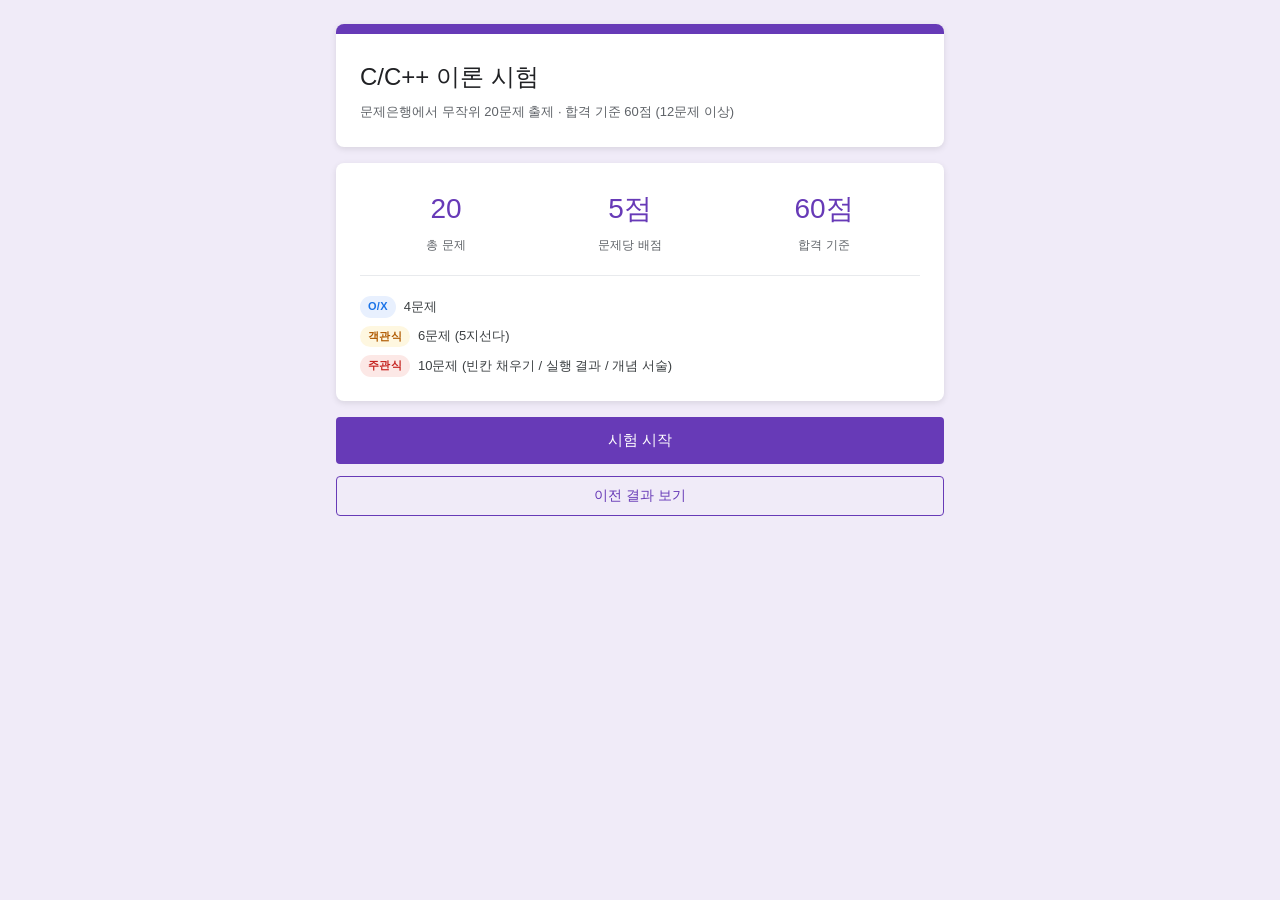
==== index.html @ eba36591 "Initial commit: C/C++ 이론 시험 웹사이트 - 문제은행 기반 20문제 자동 출제 (O/X 4 + 객관식 6 + 주관식 10) - Google Forms 스타일 UI" ====
<!DOCTYPE html>
<html lang="ko">
<head>
  <meta charset="UTF-8">
  <meta name="viewport" content="width=device-width, initial-scale=1.0">
  <title>C/C++ 이론 시험</title>
  <link rel="stylesheet" href="style.css">
</head>
<body data-page="index">
  <div class="container">

    <div class="header-card">
      <h1>C/C++ 이론 시험</h1>
      <p class="header-desc">문제은행에서 무작위 20문제 출제 · 합격 기준 60점 (12문제 이상)</p>
    </div>

    <div class="card info-card">
      <div class="info-row">
        <div class="info-item">
          <div class="info-num">20</div>
          <div class="info-lbl">총 문제</div>
        </div>
        <div class="info-item">
          <div class="info-num">5점</div>
          <div class="info-lbl">문제당 배점</div>
        </div>
        <div class="info-item">
          <div class="info-num">60점</div>
          <div class="info-lbl">합격 기준</div>
        </div>
      </div>
      <div class="type-breakdown">
        <div class="type-row">
          <span class="type-badge type-ox">O/X</span>
          4문제
        </div>
        <div class="type-row">
          <span class="type-badge type-multiple">객관식</span>
          6문제 (5지선다)
        </div>
        <div class="type-row">
          <span class="type-badge type-subjective">주관식</span>
          10문제 (빈칸 채우기 / 실행 결과 / 개념 서술)
        </div>
      </div>
    </div>

    <div id="error-msg" class="error-msg" style="display:none"></div>

    <div class="action-row">
      <button class="btn-primary btn-large" id="btn-start">시험 시작</button>
      <button class="btn-secondary" id="btn-view-results">이전 결과 보기</button>
    </div>

  </div>
  <script src="app.js"></script>
</body>
</html>
---- style.css ----
/* ============================================================
   Google Forms 스타일 · C/C++ 이론 시험
   ============================================================ */

*, *::before, *::after {
  box-sizing: border-box;
  margin: 0;
  padding: 0;
}

body {
  font-family: 'Google Sans', Roboto, 'Noto Sans KR', Arial, sans-serif;
  background: #F0EBF8;
  color: #202124;
  min-height: 100vh;
  font-size: 14px;
  line-height: 1.6;
}

/* ── Layout ── */
.container {
  max-width: 640px;
  margin: 0 auto;
  padding: 24px 16px 60px;
}

/* ── Cards ── */
.card {
  background: #fff;
  border-radius: 8px;
  box-shadow: 0 2px 6px rgba(0,0,0,0.1);
  padding: 24px;
  margin-bottom: 16px;
}

.header-card {
  background: #fff;
  border-radius: 8px;
  border-top: 10px solid #673AB7;
  box-shadow: 0 2px 6px rgba(0,0,0,0.1);
  padding: 24px;
  margin-bottom: 16px;
}

.header-card h1 {
  font-size: 24px;
  font-weight: 400;
  color: #202124;
  margin-bottom: 6px;
}

.header-desc {
  font-size: 13px;
  color: #5F6368;
}

/* ── Type badges ── */
.type-badge {
  display: inline-block;
  padding: 2px 8px;
  border-radius: 12px;
  font-size: 11px;
  font-weight: 600;
  letter-spacing: 0.3px;
}
.type-ox         { background: #E8F0FE; color: #1A73E8; }
.type-multiple   { background: #FEF7E0; color: #B05A00; }
.type-subjective { background: #FCE8E6; color: #C5221F; }

/* ── Buttons ── */
.btn-primary {
  background: #673AB7;
  color: #fff;
  border: none;
  padding: 10px 24px;
  border-radius: 4px;
  cursor: pointer;
  font-size: 14px;
  font-weight: 500;
  transition: background 0.15s;
  font-family: inherit;
}
.btn-primary:hover:not(:disabled) { background: #512DA8; }
.btn-primary:disabled {
  background: #C5CAE9;
  color: #9FA8DA;
  cursor: not-allowed;
}

.btn-secondary {
  background: transparent;
  color: #673AB7;
  border: 1px solid #673AB7;
  padding: 10px 24px;
  border-radius: 4px;
  cursor: pointer;
  font-size: 14px;
  font-weight: 500;
  transition: background 0.15s;
  font-family: inherit;
}
.btn-secondary:hover:not(:disabled) { background: #EDE7F6; }
.btn-secondary:disabled {
  color: #BDBDBD;
  border-color: #BDBDBD;
  cursor: not-allowed;
}

.btn-text {
  background: transparent;
  color: #673AB7;
  border: none;
  padding: 6px 10px;
  cursor: pointer;
  font-size: 13px;
  font-weight: 500;
  font-family: inherit;
  border-radius: 4px;
  transition: background 0.15s;
}
.btn-text:hover { background: #EDE7F6; }

.btn-large { padding: 14px 40px; font-size: 15px; }

/* ── Override buttons ── */
.btn-override {
  padding: 7px 18px;
  border-radius: 4px;
  cursor: pointer;
  font-size: 13px;
  font-weight: 500;
  font-family: inherit;
  border: 1.5px solid;
  background: #fff;
  transition: all 0.15s;
}
.btn-correct {
  color: #1E8E3E;
  border-color: #1E8E3E;
}
.btn-correct:hover { background: #E6F4EA; }
.btn-correct.active {
  background: #1E8E3E;
  color: #fff;
}
.btn-wrong {
  color: #D93025;
  border-color: #D93025;
}
.btn-wrong:hover { background: #FCE8E6; }
.btn-wrong.active {
  background: #D93025;
  color: #fff;
}

/* ── INDEX page ── */
.info-card .info-row {
  display: flex;
  justify-content: space-around;
  text-align: center;
  margin-bottom: 20px;
  padding-bottom: 20px;
  border-bottom: 1px solid #E8EAED;
}
.info-num {
  font-size: 28px;
  font-weight: 300;
  color: #673AB7;
}
.info-lbl {
  font-size: 12px;
  color: #5F6368;
  margin-top: 4px;
}
.type-breakdown { display: flex; flex-direction: column; gap: 8px; }
.type-row {
  display: flex;
  align-items: center;
  gap: 8px;
  font-size: 13px;
  color: #3C4043;
}
.error-msg {
  background: #FCE8E6;
  color: #C5221F;
  border-radius: 4px;
  padding: 12px 16px;
  font-size: 13px;
  margin-bottom: 16px;
}
.action-row {
  display: flex;
  flex-direction: column;
  gap: 12px;
  align-items: stretch;
}
.action-row .btn-primary,
.action-row .btn-secondary { text-align: center; width: 100%; }

/* ── EXAM page: progress bar (fixed top) ── */
.progress-bar-wrap {
  position: fixed;
  top: 0; left: 0; right: 0;
  height: 4px;
  background: #E8EAF6;
  z-index: 100;
}
.progress-fill {
  height: 100%;
  background: #673AB7;
  transition: width 0.3s ease;
  width: 0%;
}

.exam-header {
  display: flex;
  justify-content: space-between;
  align-items: center;
  margin-bottom: 16px;
  margin-top: 8px;
}
.exam-title {
  font-size: 14px;
  font-weight: 500;
  color: #5F6368;
}
.progress-text {
  font-size: 13px;
  color: #673AB7;
  font-weight: 600;
}

/* ── Question card ── */
.question-card { padding: 24px; }

.q-meta {
  display: flex;
  align-items: center;
  gap: 8px;
  margin-bottom: 12px;
  flex-wrap: wrap;
}
.q-num {
  font-size: 12px;
  font-weight: 600;
  color: #5F6368;
}
.required-note {
  font-size: 11px;
  color: #D93025;
  margin-left: auto;
}

.q-text {
  font-size: 15px;
  font-weight: 500;
  color: #202124;
  line-height: 1.6;
  margin-bottom: 16px;
  white-space: pre-wrap;
}

.code-block {
  background: #F8F9FA;
  border: 1px solid #E8EAED;
  border-radius: 4px;
  padding: 14px 16px;
  font-family: 'Courier New', 'D2Coding', Consolas, monospace;
  font-size: 13px;
  line-height: 1.7;
  white-space: pre;
  overflow-x: auto;
  margin-bottom: 16px;
  color: #202124;
}

/* ── Answer input ── */
.options-list { display: flex; flex-direction: column; gap: 4px; }

.option-item {
  display: flex;
  align-items: center;
  padding: 11px 14px;
  border-radius: 4px;
  cursor: pointer;
  border: 1px solid transparent;
  transition: background 0.12s, border-color 0.12s;
  user-select: none;
}
.option-item:hover { background: #F5F5F5; }
.option-item.selected {
  background: #EDE7F6;
  border-color: #673AB7;
}

.option-radio-dot {
  width: 18px;
  height: 18px;
  border: 2px solid #9E9E9E;
  border-radius: 50%;
  margin-right: 12px;
  flex-shrink: 0;
  display: flex;
  align-items: center;
  justify-content: center;
  transition: border-color 0.12s;
}
.option-item.selected .option-radio-dot { border-color: #673AB7; }
.option-item.selected .option-radio-dot::after {
  content: '';
  width: 8px;
  height: 8px;
  background: #673AB7;
  border-radius: 50%;
}
.option-text { font-size: 14px; color: #202124; }

.subtype-badge {
  display: inline-block;
  font-size: 11px;
  color: #C5221F;
  background: #FCE8E6;
  padding: 2px 8px;
  border-radius: 10px;
  margin-bottom: 10px;
}

.subjective-area {
  width: 100%;
  border: none;
  border-bottom: 2px solid #DADCE0;
  outline: none;
  font-size: 14px;
  padding: 8px 2px;
  resize: vertical;
  min-height: 80px;
  background: transparent;
  font-family: inherit;
  color: #202124;
  transition: border-color 0.2s;
  line-height: 1.6;
}
.subjective-area:focus { border-bottom-color: #673AB7; }

/* ── Answer reveal ── */
.answer-toggle-row {
  margin-top: 16px;
  padding-top: 12px;
  border-top: 1px solid #F1F3F4;
}

.answer-section {
  display: none;
  background: #F8F5FF;
  border-radius: 4px;
  padding: 14px 16px;
  margin-top: 10px;
}
.answer-section.visible { display: block; }

.answer-label {
  font-size: 11px;
  font-weight: 600;
  color: #673AB7;
  text-transform: uppercase;
  letter-spacing: 0.5px;
  margin-bottom: 6px;
}
.answer-value {
  font-size: 14px;
  font-weight: 500;
  color: #202124;
}
.explanation {
  font-size: 12px;
  color: #5F6368;
  margin-top: 8px;
  line-height: 1.5;
}

/* ── Override row ── */
.override-row {
  display: flex;
  align-items: center;
  gap: 8px;
  margin-top: 16px;
  flex-wrap: wrap;
}
.override-label {
  font-size: 12px;
  color: #5F6368;
  font-weight: 500;
  margin-right: 4px;
}

/* ── Navigation row ── */
.nav-row {
  display: flex;
  justify-content: space-between;
  align-items: center;
  margin-top: 20px;
  padding-top: 16px;
  border-top: 1px solid #F1F3F4;
}

/* ── RESULT page ── */
.score-card { text-align: center; }

.score-center {
  padding: 20px 0;
  border-bottom: 1px solid #E8EAED;
  margin-bottom: 20px;
}
.score-big {
  font-size: 64px;
  font-weight: 300;
  color: #202124;
  line-height: 1.1;
}
.score-denom {
  font-size: 18px;
  color: #5F6368;
  margin-bottom: 12px;
}
.pass-chip {
  display: inline-block;
  padding: 5px 22px;
  border-radius: 20px;
  font-size: 18px;
  font-weight: 700;
  letter-spacing: 1px;
  margin-bottom: 8px;
}
.pass  { background: #E6F4EA; color: #137333; }
.fail  { background: #FCE8E6; color: #C5221F; }
.pass-criteria { font-size: 12px; color: #5F6368; }

.score-breakdown {
  display: flex;
  flex-direction: column;
  gap: 10px;
  margin-bottom: 20px;
  text-align: left;
}
.score-row {
  display: flex;
  justify-content: space-between;
  align-items: center;
  font-size: 13px;
  color: #3C4043;
  padding: 6px 4px;
  border-bottom: 1px solid #F1F3F4;
}
.score-row:last-child { border-bottom: none; }
.total-row { font-weight: 600; font-size: 14px; }
.score-lbl { color: #5F6368; }

.result-action-row {
  display: flex;
  gap: 10px;
  justify-content: center;
  flex-wrap: wrap;
}

.section-title {
  font-size: 16px;
  font-weight: 500;
  color: #202124;
  margin-bottom: 16px;
  padding-bottom: 10px;
  border-bottom: 1px solid #E8EAED;
}

/* ── Result items ── */
.result-item {
  padding: 16px 0;
  border-bottom: 1px solid #F1F3F4;
}
.result-item:last-child { border-bottom: none; }

.result-status-row {
  display: flex;
  align-items: center;
  gap: 8px;
  margin-bottom: 8px;
  flex-wrap: wrap;
}
.result-num {
  font-size: 13px;
  font-weight: 600;
  color: #5F6368;
}
.result-status {
  font-size: 12px;
  font-weight: 600;
}
.status-correct          { color: #137333; }
.status-wrong            { color: #C5221F; }
.status-override-correct { color: #B06000; }
.status-override-wrong   { color: #B06000; }

.result-q-text {
  font-size: 14px;
  color: #202124;
  margin-bottom: 8px;
  line-height: 1.5;
}

.result-ans-row {
  display: flex;
  align-items: center;
  gap: 6px;
  flex-wrap: wrap;
  font-size: 13px;
  color: #3C4043;
  margin-top: 6px;
}
.ans-label { color: #5F6368; font-size: 11px; font-weight: 600; }
.ans-val { color: #202124; }
.correct-ans { color: #137333; font-weight: 500; }
.ans-sep { color: #DADCE0; }

/* ── Previous result file viewer ── */
.file-hint {
  font-size: 13px;
  color: #5F6368;
  margin-bottom: 14px;
}
.file-view {
  margin-top: 16px;
  background: #F8F9FA;
  border: 1px solid #E8EAED;
  border-radius: 4px;
  padding: 16px;
  font-family: 'Courier New', Consolas, monospace;
  font-size: 12px;
  line-height: 1.7;
  white-space: pre-wrap;
  word-break: break-all;
  color: #202124;
  max-height: 500px;
  overflow-y: auto;
}

/* ── Chapter summary ── */
.chapter-row {
  display: flex;
  justify-content: space-between;
  align-items: center;
  padding: 10px 6px;
  border-bottom: 1px solid #F1F3F4;
  gap: 8px;
  flex-wrap: wrap;
}
.chapter-row:last-child { border-bottom: none; }
.ch-ok-row  { background: transparent; }
.ch-bad-row { background: #FFF8F8; border-radius: 4px; }

.ch-name {
  font-size: 13px;
  font-weight: 500;
  color: #202124;
  flex: 1;
  min-width: 0;
}
.ch-stat {
  display: flex;
  align-items: center;
  gap: 8px;
  flex-shrink: 0;
}
.ch-correct-tag {
  font-size: 12px;
  color: #137333;
  font-weight: 500;
}
.ch-wrong-tag {
  font-size: 12px;
  color: #C5221F;
  font-weight: 600;
  background: #FCE8E6;
  padding: 2px 8px;
  border-radius: 10px;
}
.ch-count {
  font-size: 12px;
  color: #5F6368;
}

/* ── History section ── */
.history-item {
  border-bottom: 1px solid #F1F3F4;
  padding: 12px 0;
}
.history-item:last-child { border-bottom: none; }

.history-meta {
  display: flex;
  align-items: center;
  gap: 8px;
  flex-wrap: wrap;
}
.history-round {
  font-size: 13px;
  font-weight: 600;
  color: #202124;
  min-width: 36px;
}
.pass-chip-sm {
  display: inline-block;
  padding: 1px 10px;
  border-radius: 10px;
  font-size: 11px;
  font-weight: 700;
  letter-spacing: 0.5px;
}
.history-score {
  font-size: 13px;
  color: #3C4043;
  font-weight: 500;
}
.history-correct {
  font-size: 12px;
  color: #5F6368;
}
.history-date {
  font-size: 11px;
  color: #9AA0A6;
  margin-left: auto;
}
.history-detail {
  margin-top: 10px;
  max-height: 400px;
  overflow-y: auto;
}

/* ── No exam data message ── */
#no-data-msg { text-align: center; padding: 40px 24px; }

/* ── Responsive ── */
@media (max-width: 480px) {
  .container { padding: 16px 12px 60px; }
  .score-big { font-size: 48px; }
  .nav-row { gap: 8px; }
  .btn-primary, .btn-secondary { padding: 10px 16px; font-size: 13px; }
}
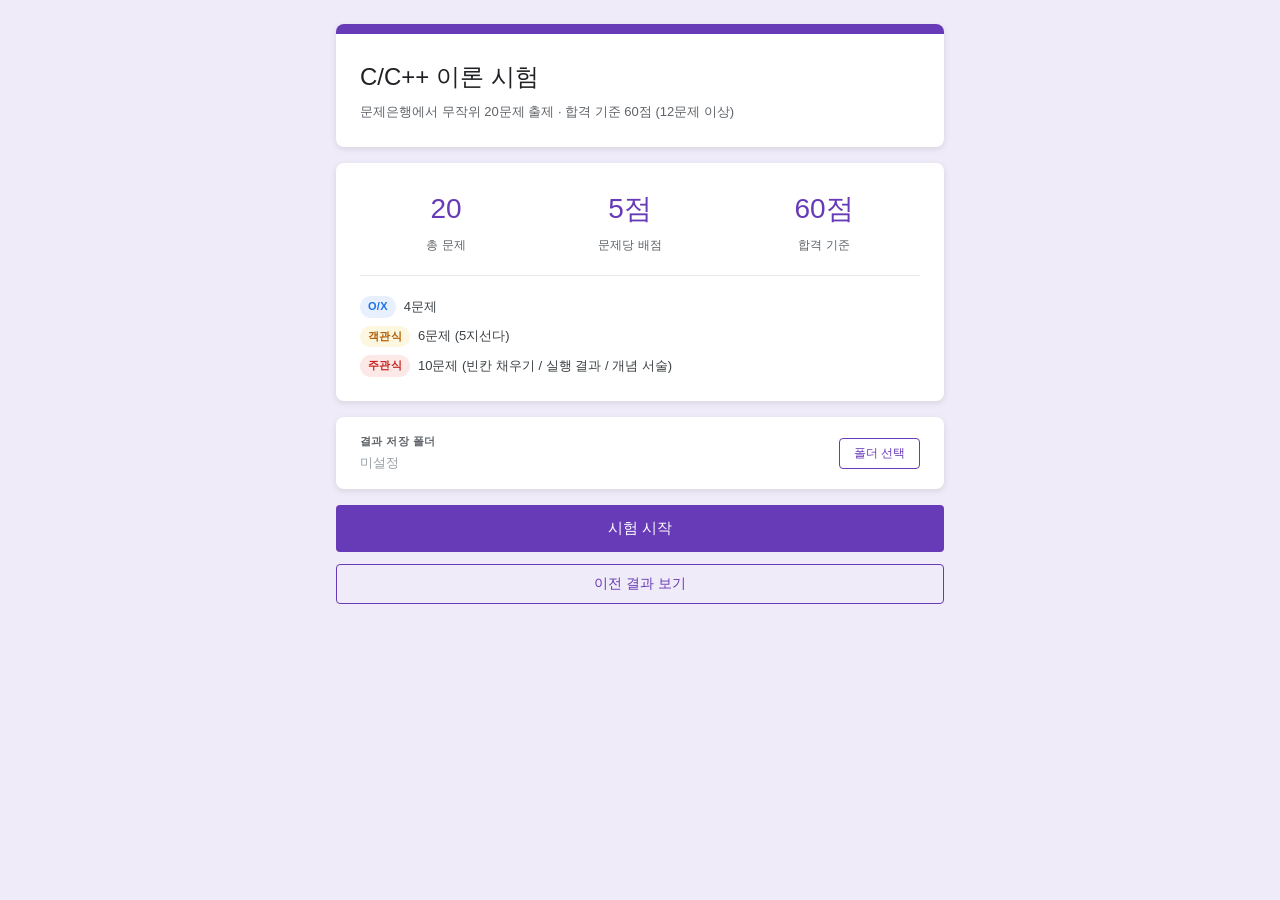
==== commit d8c4f36c: "feat: 결과 파일 자동저장, 문제 수정, 메모(댓글형) 기능 추가 - File System Access API로 results/ 폴더에 .txt 자동 저장 (IndexedDB로" ====
--- a/index.html
+++ b/index.html
@@ -45,6 +45,17 @@
       </div>
     </div>
 
+    <!-- 결과 저장 폴더 설정 -->
+    <div class="card folder-card">
+      <div class="folder-row">
+        <div class="folder-info">
+          <span class="folder-label">결과 저장 폴더</span>
+          <span class="folder-name" id="folder-name">미설정</span>
+        </div>
+        <button class="btn-secondary btn-sm" id="btn-set-folder">폴더 선택</button>
+      </div>
+    </div>
+
     <div id="error-msg" class="error-msg" style="display:none"></div>
 
     <div class="action-row">
--- a/style.css
+++ b/style.css
@@ -188,6 +188,56 @@
   font-size: 13px;
   margin-bottom: 16px;
 }
+/* ── Folder selector card ── */
+.folder-card { padding: 16px 24px; }
+.folder-row {
+  display: flex;
+  align-items: center;
+  justify-content: space-between;
+  gap: 12px;
+}
+.folder-info {
+  display: flex;
+  flex-direction: column;
+  gap: 2px;
+  min-width: 0;
+}
+.folder-label {
+  font-size: 11px;
+  font-weight: 600;
+  color: #5F6368;
+  text-transform: uppercase;
+  letter-spacing: 0.4px;
+}
+.folder-name {
+  font-size: 13px;
+  font-weight: 500;
+  overflow: hidden;
+  text-overflow: ellipsis;
+  white-space: nowrap;
+}
+.folder-name.set     { color: #137333; }
+.folder-name.not-set { color: #9AA0A6; }
+
+.btn-sm {
+  padding: 6px 14px;
+  font-size: 12px;
+  white-space: nowrap;
+  flex-shrink: 0;
+}
+
+/* ── Save status (result page) ── */
+.save-status {
+  margin-top: 12px;
+  padding: 10px 14px;
+  border-radius: 4px;
+  font-size: 12px;
+  line-height: 1.5;
+  text-align: center;
+}
+.save-ok   { background: #E6F4EA; color: #137333; }
+.save-warn { background: #FEF7E0; color: #B05A00; }
+
 .action-row {
   display: flex;
   flex-direction: column;
@@ -342,6 +392,154 @@
 }
 .subjective-area:focus { border-bottom-color: #673AB7; }
 
+/* ── Question text + inline edit ── */
+.q-text-wrap {
+  display: flex;
+  align-items: flex-start;
+  gap: 8px;
+  margin-bottom: 16px;
+}
+.q-text-wrap .q-text {
+  flex: 1;
+  margin-bottom: 0;
+}
+.btn-edit-q {
+  flex-shrink: 0;
+  font-size: 11px;
+  padding: 3px 8px;
+  color: #BDBDBD;
+  border-radius: 4px;
+  margin-top: 3px;
+  transition: color 0.15s, background 0.15s;
+}
+.btn-edit-q:hover { color: #673AB7; background: #EDE7F6; }
+
+.q-edit-wrap {
+  margin-bottom: 16px;
+  background: #FAFAFE;
+  border: 1.5px solid #C5CAE9;
+  border-radius: 6px;
+  padding: 12px;
+}
+.q-edit-area {
+  width: 100%;
+  border: none;
+  border-bottom: 2px solid #C5CAE9;
+  outline: none;
+  font-size: 14px;
+  font-family: inherit;
+  color: #202124;
+  line-height: 1.6;
+  resize: vertical;
+  min-height: 80px;
+  background: transparent;
+  transition: border-color 0.2s;
+}
+.q-edit-area:focus { border-bottom-color: #673AB7; }
+.q-edit-actions {
+  display: flex;
+  gap: 8px;
+  margin-top: 10px;
+  justify-content: flex-end;
+}
+
+/* ── Note (comment) section inside answer reveal ── */
+.note-section {
+  margin-top: 16px;
+  padding-top: 14px;
+  border-top: 1px dashed #D7CBF5;
+}
+.note-section-header {
+  display: flex;
+  align-items: center;
+  gap: 8px;
+  margin-bottom: 10px;
+}
+.note-label {
+  font-size: 11px;
+  font-weight: 700;
+  color: #673AB7;
+  text-transform: uppercase;
+  letter-spacing: 0.5px;
+}
+.note-count {
+  font-size: 11px;
+  background: #EDE7F6;
+  color: #673AB7;
+  padding: 1px 7px;
+  border-radius: 10px;
+  font-weight: 600;
+}
+
+/* Note list */
+.note-list { display: flex; flex-direction: column; gap: 8px; margin-bottom: 12px; }
+
+.note-empty {
+  font-size: 12px;
+  color: #BDBDBD;
+  padding: 6px 0;
+}
+
+.note-item {
+  background: #F8F5FF;
+  border: 1px solid #E8DEF8;
+  border-radius: 6px;
+  padding: 10px 12px;
+}
+.note-item-text {
+  font-size: 13px;
+  color: #202124;
+  line-height: 1.6;
+  white-space: pre-wrap;
+  word-break: break-word;
+  margin-bottom: 6px;
+}
+.note-item-footer {
+  display: flex;
+  align-items: center;
+  justify-content: space-between;
+}
+.note-item-date {
+  font-size: 11px;
+  color: #9AA0A6;
+}
+.note-delete-btn {
+  font-size: 11px;
+  color: #D93025;
+  padding: 2px 6px;
+}
+.note-delete-btn:hover { background: #FCE8E6; color: #C5221F; }
+
+/* Note compose */
+.note-compose {
+  background: #fff;
+  border: 1.5px solid #E8EAED;
+  border-radius: 6px;
+  padding: 10px 12px;
+  transition: border-color 0.2s;
+}
+.note-compose:focus-within { border-color: #673AB7; box-shadow: 0 0 0 2px #EDE7F6; }
+.note-area {
+  width: 100%;
+  border: none;
+  outline: none;
+  font-size: 13px;
+  font-family: inherit;
+  color: #202124;
+  background: transparent;
+  resize: none;
+  min-height: 56px;
+  line-height: 1.6;
+}
+.note-area::placeholder { color: #BDBDBD; }
+.note-compose-footer {
+  display: flex;
+  justify-content: flex-end;
+  margin-top: 8px;
+  padding-top: 8px;
+  border-top: 1px solid #F1F3F4;
+}
+
 /* ── Answer reveal ── */
 .answer-toggle-row {
   margin-top: 16px;
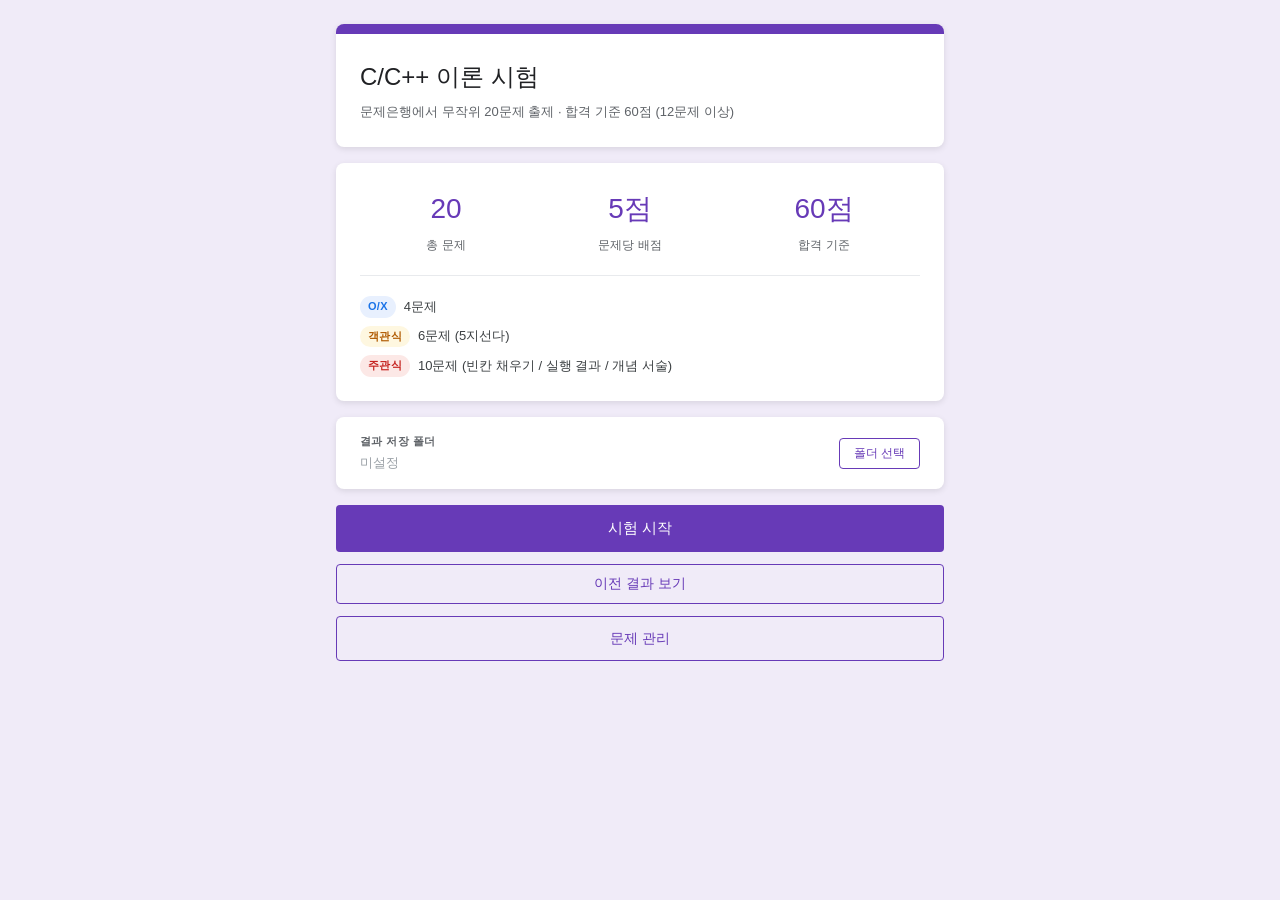
==== commit d94499e1: "feat: 문제 관리 페이지 추가 (조회/추가/수정/삭제, 페이지당 15개) - manage.html 신규: 유형·챕터 필터, 키워드 검색, 15개 페이지네이션 - 문제 추가/수정" ====
--- a/index.html
+++ b/index.html
@@ -61,6 +61,7 @@
     <div class="action-row">
       <button class="btn-primary btn-large" id="btn-start">시험 시작</button>
       <button class="btn-secondary" id="btn-view-results">이전 결과 보기</button>
+      <a href="manage.html" class="btn-secondary" style="text-decoration:none;text-align:center">문제 관리</a>
     </div>
 
   </div>
--- a/style.css
+++ b/style.css
@@ -835,10 +835,388 @@
 /* ── No exam data message ── */
 #no-data-msg { text-align: center; padding: 40px 24px; }
 
+/* ══════════════════════════════════════════════════════════
+   MANAGE 페이지
+   ══════════════════════════════════════════════════════════ */
+
+.manage-header-row {
+  display: flex;
+  align-items: flex-start;
+  justify-content: space-between;
+  gap: 12px;
+}
+
+/* ── 툴바 ── */
+.manage-toolbar { padding: 16px 20px; }
+
+.toolbar-row {
+  display: flex;
+  align-items: center;
+  gap: 10px;
+  flex-wrap: wrap;
+}
+.toolbar-filters {
+  display: flex;
+  gap: 8px;
+  flex: 1;
+  flex-wrap: wrap;
+}
+
+.filter-select {
+  height: 34px;
+  border: 1px solid #DADCE0;
+  border-radius: 4px;
+  padding: 0 10px;
+  font-size: 13px;
+  font-family: inherit;
+  color: #3C4043;
+  background: #fff;
+  cursor: pointer;
+  outline: none;
+  transition: border-color 0.15s;
+}
+.filter-select:focus { border-color: #673AB7; }
+
+.filter-input {
+  flex: 1;
+  min-width: 120px;
+  height: 34px;
+  border: 1px solid #DADCE0;
+  border-radius: 4px;
+  padding: 0 12px;
+  font-size: 13px;
+  font-family: inherit;
+  color: #3C4043;
+  outline: none;
+  transition: border-color 0.15s;
+}
+.filter-input:focus { border-color: #673AB7; }
+
+.manage-stats {
+  display: flex;
+  align-items: center;
+  gap: 6px;
+  margin-top: 12px;
+  flex-wrap: wrap;
+  font-size: 13px;
+  color: #5F6368;
+}
+.stat-item { display: flex; align-items: center; gap: 4px; }
+.stat-item strong { color: #202124; font-weight: 600; }
+.stat-sep { color: #DADCE0; }
+
+/* ── 문제 카드 ── */
+.q-manage-card {
+  padding: 16px 20px;
+  cursor: default;
+  transition: box-shadow 0.15s;
+}
+.q-manage-card:hover { box-shadow: 0 3px 10px rgba(103,58,183,0.12); }
+
+.qmc-header {
+  display: flex;
+  align-items: flex-start;
+  justify-content: space-between;
+  gap: 8px;
+  margin-bottom: 8px;
+}
+.qmc-meta {
+  display: flex;
+  align-items: center;
+  gap: 6px;
+  flex-wrap: wrap;
+  flex: 1;
+}
+.qmc-num {
+  font-size: 11px;
+  font-weight: 600;
+  color: #9AA0A6;
+  min-width: 20px;
+}
+.qmc-chapter {
+  font-size: 12px;
+  color: #5F6368;
+  background: #F1F3F4;
+  padding: 1px 8px;
+  border-radius: 10px;
+}
+.badge-user {
+  font-size: 10px;
+  font-weight: 700;
+  color: #0B57D0;
+  background: #E8F0FE;
+  padding: 1px 7px;
+  border-radius: 10px;
+  letter-spacing: 0.2px;
+}
+.badge-edited {
+  font-size: 10px;
+  font-weight: 700;
+  color: #B05A00;
+  background: #FEF7E0;
+  padding: 1px 7px;
+  border-radius: 10px;
+}
+
+.qmc-actions {
+  display: flex;
+  gap: 4px;
+  flex-shrink: 0;
+}
+.qmc-edit-btn  { font-size: 12px; padding: 3px 10px; color: #673AB7; }
+.qmc-del-btn   { font-size: 12px; padding: 3px 10px; }
+.qmc-del-btn:hover { background: #FCE8E6; }
+
+.qmc-preview {
+  font-size: 13px;
+  color: #3C4043;
+  line-height: 1.5;
+  word-break: break-word;
+}
+.qmc-code-hint {
+  margin-top: 4px;
+  font-size: 11px;
+  color: #9AA0A6;
+}
+
+/* ── 페이지네이션 ── */
+.pagination {
+  display: flex;
+  align-items: center;
+  justify-content: center;
+  gap: 4px;
+  padding: 16px 0 32px;
+  flex-wrap: wrap;
+}
+.btn-page {
+  min-width: 34px;
+  height: 34px;
+  padding: 0 8px;
+  border: 1px solid #DADCE0;
+  border-radius: 4px;
+  background: #fff;
+  font-size: 13px;
+  font-family: inherit;
+  color: #3C4043;
+  cursor: pointer;
+  transition: all 0.12s;
+}
+.btn-page:hover:not(:disabled) { background: #EDE7F6; border-color: #673AB7; color: #673AB7; }
+.btn-page.active { background: #673AB7; border-color: #673AB7; color: #fff; font-weight: 600; }
+.btn-page:disabled { color: #BDBDBD; border-color: #E8EAED; cursor: not-allowed; }
+.pg-ellipsis { font-size: 13px; color: #9AA0A6; padding: 0 4px; line-height: 34px; }
+.pg-info { font-size: 12px; color: #9AA0A6; margin-left: 8px; white-space: nowrap; }
+
+/* ══════════════════════════════════════════════════════════
+   모달 (추가/수정 폼)
+   ══════════════════════════════════════════════════════════ */
+
+.modal-overlay {
+  position: fixed;
+  inset: 0;
+  background: rgba(0,0,0,0.45);
+  display: flex;
+  align-items: flex-start;
+  justify-content: center;
+  z-index: 500;
+  padding: 24px 16px;
+  overflow-y: auto;
+}
+
+.modal-card {
+  background: #fff;
+  border-radius: 10px;
+  box-shadow: 0 8px 32px rgba(0,0,0,0.2);
+  width: 100%;
+  max-width: 580px;
+  display: flex;
+  flex-direction: column;
+  margin: auto;
+  overflow: hidden;
+}
+
+.modal-header {
+  display: flex;
+  align-items: center;
+  justify-content: space-between;
+  padding: 18px 24px 14px;
+  border-bottom: 1px solid #E8EAED;
+  background: #FAFAFE;
+}
+.modal-title {
+  font-size: 17px;
+  font-weight: 500;
+  color: #202124;
+}
+.modal-close {
+  background: transparent;
+  border: none;
+  font-size: 18px;
+  color: #5F6368;
+  cursor: pointer;
+  padding: 4px 8px;
+  border-radius: 4px;
+  line-height: 1;
+  transition: background 0.12s;
+}
+.modal-close:hover { background: #F1F3F4; color: #202124; }
+
+.modal-body {
+  padding: 20px 24px;
+  overflow-y: auto;
+  max-height: calc(80vh - 140px);
+  display: flex;
+  flex-direction: column;
+  gap: 2px;
+}
+
+.modal-footer {
+  padding: 14px 24px;
+  border-top: 1px solid #E8EAED;
+  background: #FAFAFE;
+}
+.modal-footer-btns {
+  display: flex;
+  justify-content: flex-end;
+  gap: 8px;
+  margin-top: 6px;
+}
+
+/* ── 폼 요소 ── */
+.form-row {
+  display: flex;
+  flex-direction: column;
+  gap: 6px;
+  margin-bottom: 14px;
+}
+.form-label {
+  font-size: 12px;
+  font-weight: 600;
+  color: #5F6368;
+  text-transform: uppercase;
+  letter-spacing: 0.4px;
+}
+.form-hint { font-weight: 400; text-transform: none; color: #9AA0A6; }
+.req { color: #C5221F; }
+
+.form-input {
+  height: 36px;
+  border: 1px solid #DADCE0;
+  border-radius: 4px;
+  padding: 0 12px;
+  font-size: 14px;
+  font-family: inherit;
+  color: #202124;
+  outline: none;
+  transition: border-color 0.15s, box-shadow 0.15s;
+}
+.form-input:focus { border-color: #673AB7; box-shadow: 0 0 0 2px #EDE7F6; }
+
+.form-textarea {
+  width: 100%;
+  border: 1px solid #DADCE0;
+  border-radius: 4px;
+  padding: 10px 12px;
+  font-size: 14px;
+  font-family: inherit;
+  color: #202124;
+  resize: vertical;
+  outline: none;
+  line-height: 1.6;
+  min-height: 64px;
+  transition: border-color 0.15s, box-shadow 0.15s;
+}
+.form-textarea:focus { border-color: #673AB7; box-shadow: 0 0 0 2px #EDE7F6; }
+
+.form-code {
+  font-family: 'Courier New', Consolas, monospace;
+  font-size: 13px;
+  background: #F8F9FA;
+}
+
+/* 유형 라디오 */
+.type-radios {
+  display: flex;
+  gap: 12px;
+  flex-wrap: wrap;
+}
+.type-radio {
+  display: flex;
+  align-items: center;
+  gap: 5px;
+  font-size: 13px;
+  color: #3C4043;
+  cursor: pointer;
+  padding: 6px 12px;
+  border: 1px solid #DADCE0;
+  border-radius: 20px;
+  transition: all 0.12s;
+  user-select: none;
+}
+.type-radio:has(input:checked) {
+  background: #EDE7F6;
+  border-color: #673AB7;
+  color: #512DA8;
+  font-weight: 500;
+}
+.type-radio input { display: none; }
+
+/* 객관식 보기 */
+.mc-options { display: flex; flex-direction: column; gap: 6px; }
+.mc-option-row {
+  display: flex;
+  align-items: center;
+  gap: 8px;
+}
+.mc-opt-num {
+  font-size: 14px;
+  color: #673AB7;
+  font-weight: 600;
+  width: 20px;
+  flex-shrink: 0;
+  text-align: center;
+}
+.mc-opt-input { flex: 1; }
+.mc-ans-label {
+  display: flex;
+  align-items: center;
+  gap: 4px;
+  cursor: pointer;
+  flex-shrink: 0;
+}
+.mc-ans-label input { display: none; }
+.mc-ans-check {
+  display: inline-block;
+  width: 28px;
+  height: 28px;
+  border: 2px solid #DADCE0;
+  border-radius: 50%;
+  text-align: center;
+  line-height: 24px;
+  font-size: 13px;
+  color: #BDBDBD;
+  transition: all 0.12s;
+}
+.mc-ans-label:has(input:checked) .mc-ans-check {
+  background: #1E8E3E;
+  border-color: #1E8E3E;
+  color: #fff;
+}
+
+/* 폼 에러 */
+.form-error {
+  font-size: 12px;
+  color: #C5221F;
+  margin-bottom: 6px;
+  display: none;
+}
+
 /* ── Responsive ── */
 @media (max-width: 480px) {
   .container { padding: 16px 12px 60px; }
   .score-big { font-size: 48px; }
   .nav-row { gap: 8px; }
   .btn-primary, .btn-secondary { padding: 10px 16px; font-size: 13px; }
-}
+  .toolbar-filters { flex-direction: column; }
+  .modal-body { max-height: calc(70vh - 140px); }
+}
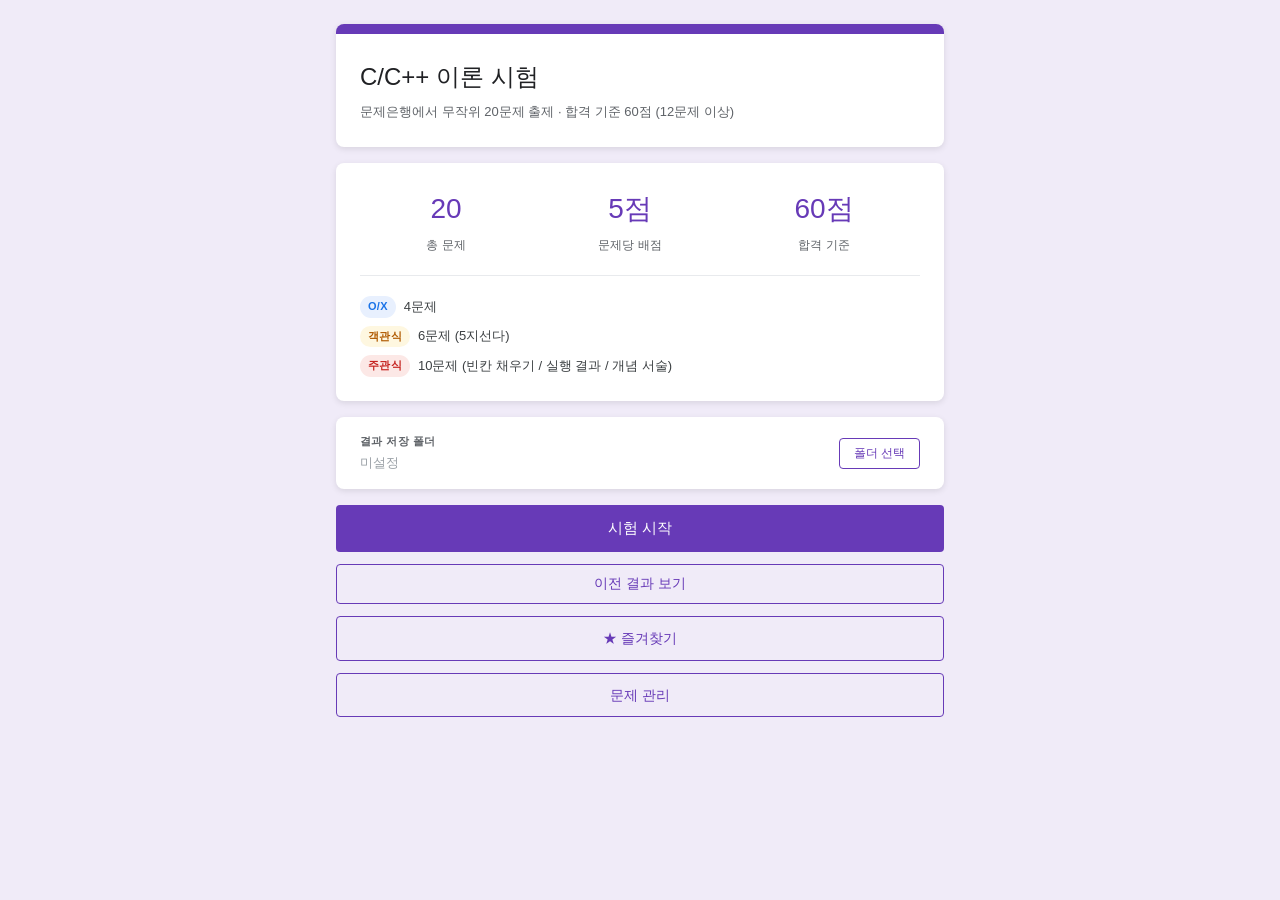
==== commit 268060a8: "feat: 경과 시간 측정 및 즐겨찾기 기능 추가 - 시험 시작 시 헤더에 경과 시간 표시 (MM:SS / HH:MM:SS) - 문제 카드 우상단 ★ 버튼으로 즐겨찾기 추가·해제 " ====
--- a/index.html
+++ b/index.html
@@ -61,6 +61,7 @@
     <div class="action-row">
       <button class="btn-primary btn-large" id="btn-start">시험 시작</button>
       <button class="btn-secondary" id="btn-view-results">이전 결과 보기</button>
+      <a href="favorites.html" class="btn-secondary" style="text-decoration:none;text-align:center">★ 즐겨찾기</a>
       <a href="manage.html" class="btn-secondary" style="text-decoration:none;text-align:center">문제 관리</a>
     </div>
 
--- a/style.css
+++ b/style.css
@@ -268,11 +268,13 @@
   align-items: center;
   margin-bottom: 16px;
   margin-top: 8px;
+  gap: 8px;
 }
 .exam-title {
   font-size: 14px;
   font-weight: 500;
   color: #5F6368;
+  flex: 1;
 }
 .progress-text {
   font-size: 13px;
@@ -280,8 +282,84 @@
   font-weight: 600;
 }
 
+.exam-timer {
+  font-size: 13px;
+  font-weight: 600;
+  color: #5F6368;
+  font-variant-numeric: tabular-nums;
+  letter-spacing: 0.5px;
+}
+
+.btn-quit {
+  background: transparent;
+  color: #BDBDBD;
+  border: 1px solid #E8EAED;
+  padding: 5px 12px;
+  border-radius: 4px;
+  cursor: pointer;
+  font-size: 12px;
+  font-weight: 500;
+  font-family: inherit;
+  transition: all 0.15s;
+  white-space: nowrap;
+}
+.btn-quit:hover {
+  background: #FCE8E6;
+  border-color: #D93025;
+  color: #C5221F;
+}
+
+/* ── Favorite star button ── */
+.btn-fav {
+  position: absolute;
+  top: 14px;
+  right: 16px;
+  background: transparent;
+  border: none;
+  cursor: pointer;
+  font-size: 22px;
+  color: #BDBDBD;
+  padding: 4px;
+  line-height: 1;
+  transition: color 0.15s, transform 0.1s;
+  z-index: 1;
+}
+.btn-fav:hover  { color: #FFC107; transform: scale(1.15); }
+.btn-fav.active { color: #FFC107; }
+
+/* ── Favorites page ── */
+.fav-card { margin-bottom: 12px; position: relative; }
+.fav-chapter {
+  font-size: 12px;
+  color: #9AA0A6;
+  flex: 1;
+  white-space: nowrap;
+  overflow: hidden;
+  text-overflow: ellipsis;
+}
+.fav-answer-row {
+  display: flex;
+  align-items: baseline;
+  gap: 8px;
+  margin-top: 10px;
+  padding: 8px 12px;
+  background: #F8F9FA;
+  border-radius: 6px;
+}
+.fav-ans-label {
+  font-size: 12px;
+  font-weight: 600;
+  color: #9AA0A6;
+  white-space: nowrap;
+}
+.fav-ans-value {
+  font-size: 14px;
+  color: #1A73E8;
+  font-weight: 600;
+}
+
 /* ── Question card ── */
-.question-card { padding: 24px; }
+.question-card { padding: 24px; position: relative; }
 
 .q-meta {
   display: flex;
@@ -289,6 +367,7 @@
   gap: 8px;
   margin-bottom: 12px;
   flex-wrap: wrap;
+  padding-right: 36px;
 }
 .q-num {
   font-size: 12px;
@@ -599,6 +678,28 @@
   margin-top: 20px;
   padding-top: 16px;
   border-top: 1px solid #F1F3F4;
+  gap: 8px;
+}
+
+.btn-pass {
+  background: transparent;
+  color: #9AA0A6;
+  border: 1.5px dashed #DADCE0;
+  padding: 8px 20px;
+  border-radius: 20px;
+  cursor: pointer;
+  font-size: 13px;
+  font-weight: 500;
+  font-family: inherit;
+  letter-spacing: 0.2px;
+  transition: all 0.15s;
+  white-space: nowrap;
+}
+.btn-pass:hover {
+  background: #FFF8E1;
+  border-color: #F9A825;
+  color: #E65100;
+  border-style: solid;
 }
 
 /* ── RESULT page ── */
@@ -827,17 +928,137 @@
   margin-left: auto;
 }
 .history-detail {
-  margin-top: 10px;
-  max-height: 400px;
+  margin-top: 12px;
+  max-height: 420px;
   overflow-y: auto;
-}
-
-/* ── No exam data message ── */
-#no-data-msg { text-align: center; padding: 40px 24px; }
+  overscroll-behavior: contain;
+  border-radius: 6px;
+}
+
+/* 유형별 점수 분류 */
+.history-detail-body { display: flex; flex-direction: column; gap: 12px; }
+
+.hd-breakdown {
+  display: flex;
+  gap: 8px;
+  flex-wrap: wrap;
+  padding: 10px 14px;
+  background: #F8F5FF;
+  border-radius: 6px;
+}
+.hd-b-item {
+  display: flex;
+  align-items: center;
+  gap: 5px;
+  font-size: 13px;
+  color: #3C4043;
+}
+.hd-b-item strong { color: #202124; }
+.hd-b-pts {
+  font-size: 11px;
+  color: #9AA0A6;
+  margin-left: 2px;
+}
+
+/* 문제 목록 */
+.hd-q-list { display: flex; flex-direction: column; gap: 4px; }
+
+.hd-q-row {
+  border-radius: 6px;
+  padding: 8px 12px;
+  border-left: 3px solid transparent;
+}
+.hd-q-ok   { background: #F1F8F4; border-left-color: #34A853; }
+.hd-q-fail { background: #FFF8F8; border-left-color: #EA4335; }
+
+.hd-q-top {
+  display: flex;
+  align-items: center;
+  gap: 6px;
+  flex-wrap: wrap;
+}
+.hd-q-num {
+  font-size: 11px;
+  font-weight: 700;
+  color: #9AA0A6;
+  min-width: 18px;
+}
+.hd-q-icon {
+  font-size: 13px;
+  font-weight: 700;
+}
+.hd-q-ok   .hd-q-icon { color: #34A853; }
+.hd-q-fail .hd-q-icon { color: #EA4335; }
+
+.hd-q-badge { font-size: 10px; padding: 1px 6px; }
+
+.hd-override-badge {
+  font-size: 10px;
+  color: #B05A00;
+  background: #FEF7E0;
+  padding: 1px 6px;
+  border-radius: 8px;
+  font-weight: 600;
+}
+.hd-q-preview {
+  font-size: 12px;
+  color: #5F6368;
+  flex: 1;
+  min-width: 0;
+  overflow: hidden;
+  text-overflow: ellipsis;
+  white-space: nowrap;
+}
+
+/* 오답 시 내 답 → 정답 */
+.hd-q-ans {
+  display: flex;
+  align-items: center;
+  gap: 6px;
+  margin-top: 5px;
+  padding-left: 24px;
+  flex-wrap: wrap;
+  font-size: 12px;
+}
+.hd-my-ans   { color: #EA4335; }
+.hd-arr      { color: #9AA0A6; }
+.hd-corr-ans { color: #137333; font-weight: 500; }
+
+.hd-q-expl {
+  margin-top: 4px;
+  padding-left: 24px;
+  font-size: 11px;
+  color: #9AA0A6;
+  line-height: 1.5;
+}
+
+/* ── Empty state (no exam data) ── */
+.empty-state-card {
+  text-align: center;
+  padding: 28px 24px;
+}
+.empty-actions {
+  display: flex;
+  gap: 10px;
+  justify-content: center;
+  flex-wrap: wrap;
+}
 
 /* ══════════════════════════════════════════════════════════
    MANAGE 페이지
    ══════════════════════════════════════════════════════════ */
+
+/* 페이지 자체 스크롤 막고 컨테이너 내부 스크롤로 전환 */
+body[data-page="manage"] {
+  height: 100vh;
+  overflow: hidden;
+}
+body[data-page="manage"] .container {
+  height: 100vh;
+  overflow-y: auto;
+  overflow-x: hidden;
+  overscroll-behavior: contain;
+}
 
 .manage-header-row {
   display: flex;
@@ -979,6 +1200,142 @@
   color: #9AA0A6;
 }
 
+/* 상세보기 토글 버튼 */
+.qmc-detail-btn {
+  font-size: 12px;
+  padding: 3px 10px;
+  color: #673AB7;
+  border: 1px solid #E8DEF8;
+  border-radius: 12px;
+  transition: all 0.15s;
+}
+.qmc-detail-btn:hover        { background: #EDE7F6; }
+.qmc-detail-btn.detail-open  { background: #EDE7F6; border-color: #673AB7; }
+
+/* 상세 섹션 */
+.qmc-detail-wrap {
+  margin-top: 14px;
+  padding-top: 14px;
+  border-top: 1px dashed #E8EAED;
+}
+.qmc-detail {
+  display: flex;
+  flex-direction: column;
+  gap: 12px;
+}
+
+.detail-full-question {
+  font-size: 14px;
+  font-weight: 500;
+  color: #202124;
+  line-height: 1.65;
+  white-space: pre-wrap;
+  word-break: break-word;
+  background: #F8F9FA;
+  border-radius: 6px;
+  padding: 10px 14px;
+}
+
+.detail-code {
+  margin-top: 0;
+  margin-bottom: 0;
+}
+
+.detail-row {
+  display: flex;
+  align-items: flex-start;
+  gap: 10px;
+  flex-wrap: wrap;
+}
+.detail-lbl {
+  font-size: 11px;
+  font-weight: 700;
+  color: #673AB7;
+  text-transform: uppercase;
+  letter-spacing: 0.4px;
+  padding-top: 2px;
+  white-space: nowrap;
+  min-width: 56px;
+}
+
+/* O/X 정답 칩 */
+.detail-ans-chip {
+  font-size: 13px;
+  font-weight: 600;
+  padding: 3px 14px;
+  border-radius: 12px;
+}
+.chip-pass { background: #E6F4EA; color: #137333; }
+.chip-fail { background: #FCE8E6; color: #C5221F; }
+
+/* 주관식 답안 */
+.detail-ans-text {
+  font-size: 13px;
+  color: #202124;
+  white-space: pre-wrap;
+  word-break: break-word;
+  flex: 1;
+}
+
+/* 객관식 보기 */
+.detail-options-wrap { align-items: flex-start; }
+.detail-options {
+  display: flex;
+  flex-direction: column;
+  gap: 5px;
+  flex: 1;
+}
+.detail-option {
+  display: flex;
+  align-items: center;
+  gap: 8px;
+  padding: 6px 10px;
+  border-radius: 5px;
+  font-size: 13px;
+  color: #5F6368;
+  background: #F8F9FA;
+}
+.detail-option-correct {
+  background: #E6F4EA;
+  color: #137333;
+  font-weight: 500;
+}
+.detail-opt-circle {
+  font-weight: 600;
+  color: #673AB7;
+  min-width: 18px;
+}
+.detail-option-correct .detail-opt-circle { color: #137333; }
+.detail-opt-text { flex: 1; }
+.detail-correct-mark {
+  font-size: 11px;
+  font-weight: 700;
+  color: #137333;
+  background: #C8E6C9;
+  padding: 1px 7px;
+  border-radius: 10px;
+  white-space: nowrap;
+}
+
+/* 해설 */
+.detail-expl {
+  font-size: 13px;
+  color: #5F6368;
+  line-height: 1.6;
+  flex: 1;
+  white-space: pre-wrap;
+  word-break: break-word;
+}
+
+/* 메모 안내 */
+.detail-note-info {
+  font-size: 12px;
+  color: #9AA0A6;
+  display: flex;
+  align-items: center;
+  gap: 4px;
+}
+
 /* ── 페이지네이션 ── */
 .pagination {
   display: flex;
@@ -987,6 +1344,15 @@
   gap: 4px;
   padding: 16px 0 32px;
   flex-wrap: wrap;
+}
+body[data-page="manage"] .pagination {
+  position: sticky;
+  bottom: 0;
+  background: #F0EBF8;
+  margin: 0 -16px;
+  padding: 12px 16px;
+  z-index: 10;
+  border-top: 1px solid #E8D5F5;
 }
 .btn-page {
   min-width: 34px;
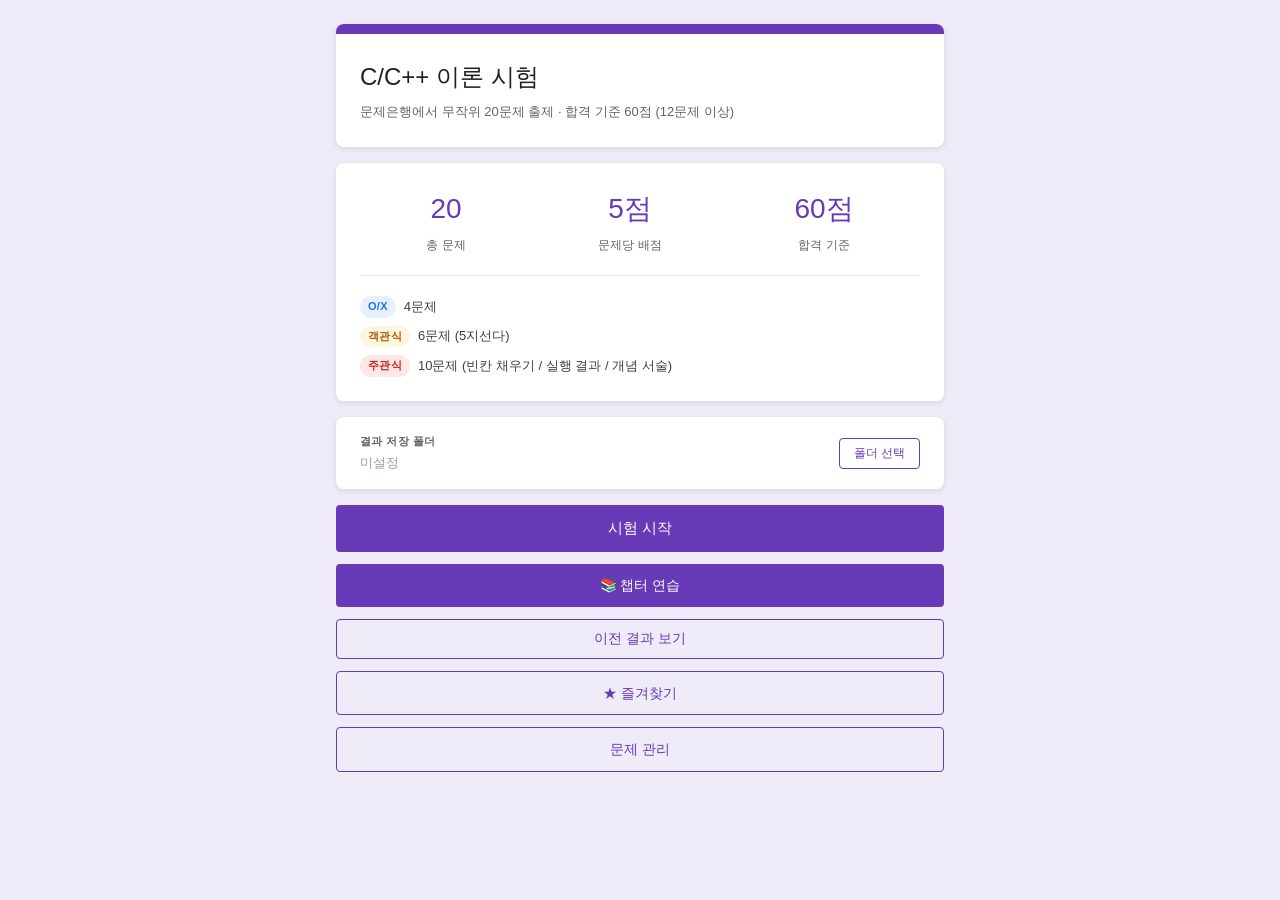
==== commit b8e2d513: "feat: 챕터 연습 모드 추가 - chapter-select.html: C++/C언어 챕터 체크박스 UI, 문제 수 지정, 전체 선택 지원 - app.js: initChapter" ====
--- a/index.html
+++ b/index.html
@@ -60,6 +60,7 @@
 
     <div class="action-row">
       <button class="btn-primary btn-large" id="btn-start">시험 시작</button>
+      <a href="chapter-select.html" class="btn-primary" style="text-decoration:none;text-align:center">📚 챕터 연습</a>
       <button class="btn-secondary" id="btn-view-results">이전 결과 보기</button>
       <a href="favorites.html" class="btn-secondary" style="text-decoration:none;text-align:center">★ 즐겨찾기</a>
       <a href="manage.html" class="btn-secondary" style="text-decoration:none;text-align:center">문제 관리</a>
--- a/style.css
+++ b/style.css
@@ -1586,3 +1586,115 @@
   .toolbar-filters { flex-direction: column; }
   .modal-body { max-height: calc(70vh - 140px); }
 }
+
+/* ============================================================
+   챕터 선택 페이지
+   ============================================================ */
+.chapter-group-card {
+  margin-bottom: 16px;
+}
+
+.chapter-group-header {
+  display: flex;
+  align-items: center;
+  justify-content: space-between;
+  margin-bottom: 12px;
+  font-size: 15px;
+  color: #202124;
+}
+
+.chapter-check-all {
+  display: flex;
+  align-items: center;
+  gap: 6px;
+  font-size: 13px;
+  color: #5F6368;
+  cursor: pointer;
+  font-weight: normal;
+}
+
+.chapter-list {
+  display: flex;
+  flex-direction: column;
+  gap: 8px;
+}
+
+.chapter-item {
+  display: flex;
+  align-items: center;
+  gap: 10px;
+  padding: 10px 12px;
+  border: 1px solid #E0E0E0;
+  border-radius: 8px;
+  cursor: pointer;
+  transition: background 0.15s, border-color 0.15s;
+}
+
+.chapter-item:hover {
+  background: #F8F9FA;
+}
+
+.chapter-item input[type="checkbox"] {
+  width: 16px;
+  height: 16px;
+  cursor: pointer;
+  accent-color: #1A73E8;
+  flex-shrink: 0;
+}
+
+.chapter-item.selected {
+  border-color: #1A73E8;
+  background: #E8F0FE;
+}
+
+.chapter-item-name {
+  flex: 1;
+  font-size: 14px;
+  color: #202124;
+}
+
+.chapter-item-count {
+  font-size: 12px;
+  color: #5F6368;
+  background: #F1F3F4;
+  padding: 2px 8px;
+  border-radius: 12px;
+  flex-shrink: 0;
+}
+
+.chapter-option-card {
+  margin-bottom: 16px;
+}
+
+.chapter-option-row {
+  display: flex;
+  align-items: center;
+  gap: 12px;
+}
+
+.chapter-option-label {
+  font-size: 14px;
+  color: #202124;
+  font-weight: 500;
+  white-space: nowrap;
+}
+
+.chapter-q-input {
+  width: 80px;
+  padding: 8px 10px;
+  border: 1px solid #E0E0E0;
+  border-radius: 6px;
+  font-size: 14px;
+  color: #202124;
+  text-align: center;
+}
+
+.chapter-q-input:focus {
+  outline: none;
+  border-color: #1A73E8;
+}
+
+.chapter-option-desc {
+  font-size: 13px;
+  color: #5F6368;
+}
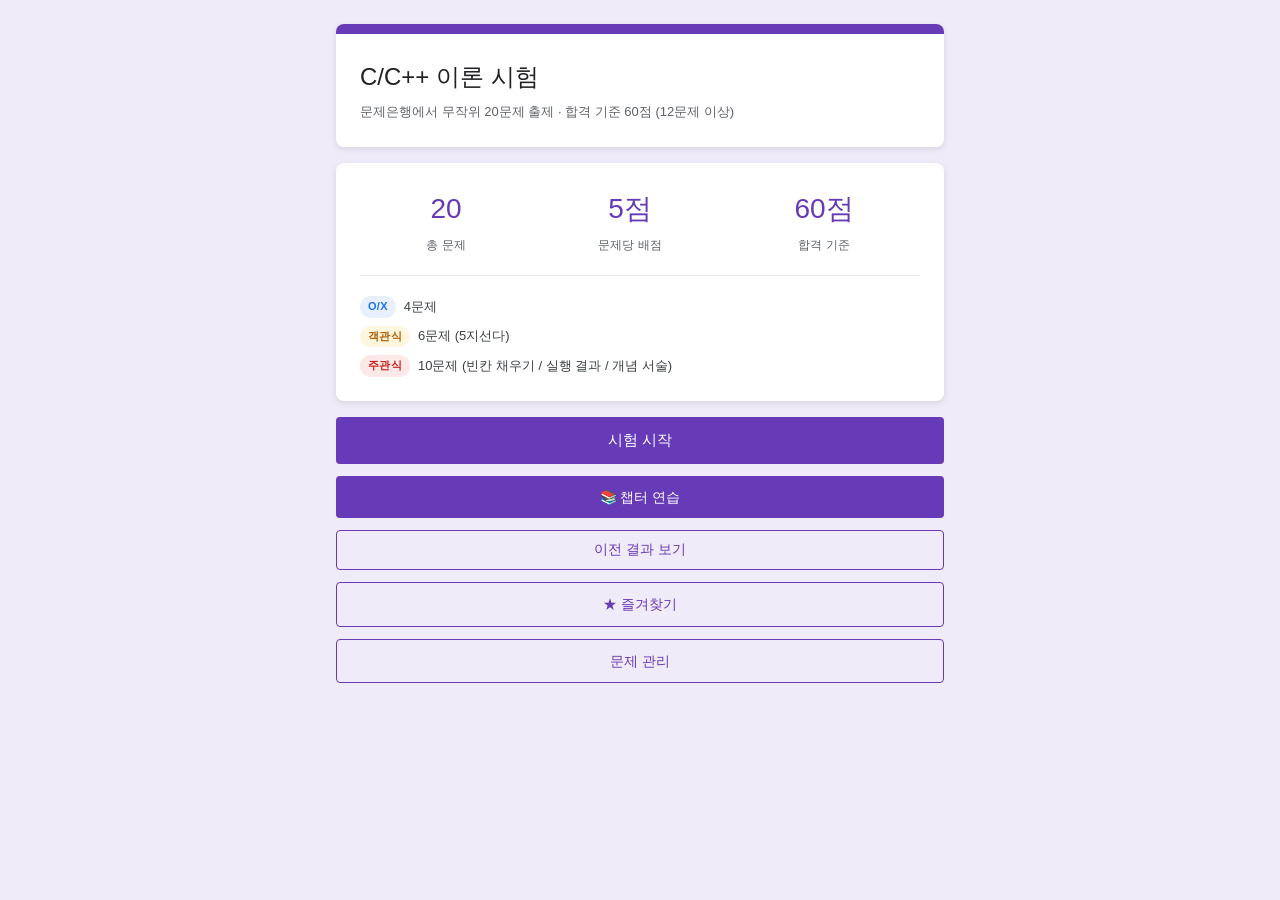
==== commit 956f7139: "feat: localStorage 기록 저장 마이그레이션 완료 + 즐겨찾기/삭제 기능 추가 - IndexedDB/File System Access API 잔여 코드 완전 제거 - " ====
--- a/index.html
+++ b/index.html
@@ -45,16 +45,6 @@
       </div>
     </div>
 
-    <!-- 결과 저장 폴더 설정 -->
-    <div class="card folder-card">
-      <div class="folder-row">
-        <div class="folder-info">
-          <span class="folder-label">결과 저장 폴더</span>
-          <span class="folder-name" id="folder-name">미설정</span>
-        </div>
-        <button class="btn-secondary btn-sm" id="btn-set-folder">폴더 선택</button>
-      </div>
-    </div>
 
     <div id="error-msg" class="error-msg" style="display:none"></div>
 
--- a/style.css
+++ b/style.css
@@ -66,6 +66,7 @@
 .type-ox         { background: #E8F0FE; color: #1A73E8; }
 .type-multiple   { background: #FEF7E0; color: #B05A00; }
 .type-subjective { background: #FCE8E6; color: #C5221F; }
+.type-short      { background: #FCE8E6; color: #C5221F; }
 
 /* ── Buttons ── */
 .btn-primary {
@@ -470,6 +471,17 @@
   line-height: 1.6;
 }
 .subjective-area:focus { border-bottom-color: #673AB7; }
+.subjective-area:disabled { background: #F5F5F5; color: #757575; }
+
+.auto-grade-feedback {
+  margin-top: 10px;
+  padding: 10px 14px;
+  border-radius: 6px;
+  font-size: 14px;
+  font-weight: 600;
+}
+.feedback-correct { background: #E8F5E9; color: #2E7D32; border: 1px solid #A5D6A7; }
+.feedback-wrong   { background: #FFEBEE; color: #C62828; border: 1px solid #EF9A9A; }
 
 /* ── Question text + inline edit ── */
 .q-text-wrap {
@@ -482,16 +494,23 @@
   flex: 1;
   margin-bottom: 0;
 }
-.btn-edit-q {
+.q-action-btns {
+  display: flex;
+  flex-direction: column;
+  gap: 2px;
+  flex-shrink: 0;
+  margin-top: 3px;
+}
+.btn-edit-q, .btn-del-q {
   flex-shrink: 0;
   font-size: 11px;
   padding: 3px 8px;
   color: #BDBDBD;
   border-radius: 4px;
-  margin-top: 3px;
   transition: color 0.15s, background 0.15s;
 }
 .btn-edit-q:hover { color: #673AB7; background: #EDE7F6; }
+.btn-del-q:hover  { color: #D32F2F; background: #FFEBEE; }
 
 .q-edit-wrap {
   margin-bottom: 16px;
@@ -515,6 +534,21 @@
   transition: border-color 0.2s;
 }
 .q-edit-area:focus { border-bottom-color: #673AB7; }
+.q-edit-label {
+  display: block;
+  font-size: 11px;
+  font-weight: 600;
+  color: #673AB7;
+  margin: 12px 0 4px;
+  text-transform: uppercase;
+  letter-spacing: .04em;
+}
+.q-edit-code {
+  font-family: 'Fira Mono', 'Consolas', monospace;
+  font-size: 13px;
+  min-height: 120px;
+  white-space: pre;
+}
 .q-edit-actions {
   display: flex;
   gap: 8px;
@@ -927,6 +961,18 @@
   color: #9AA0A6;
   margin-left: auto;
 }
+.btn-history-delete {
+  margin-left: 6px;
+  color: #9AA0A6;
+  font-size: 14px;
+  padding: 2px 4px;
+  border-radius: 4px;
+  transition: color 0.15s, background 0.15s;
+}
+.btn-history-delete:hover {
+  color: #C5221F;
+  background: #FCE8E6;
+}
 .history-detail {
   margin-top: 12px;
   max-height: 420px;
@@ -976,6 +1022,33 @@
   align-items: center;
   gap: 6px;
   flex-wrap: wrap;
+}
+.btn-hd-fav {
+  margin-left: auto;
+  flex-shrink: 0;
+  background: transparent;
+  border: 1.5px solid #E0E0E0;
+  border-radius: 6px;
+  cursor: pointer;
+  font-size: 13px;
+  color: #BDBDBD;
+  padding: 3px 8px;
+  line-height: 1;
+  letter-spacing: 0.02em;
+  transition: color 0.15s, background 0.15s, border-color 0.15s, transform 0.1s;
+  white-space: nowrap;
+}
+.btn-hd-fav::after { content: ' 즐겨찾기'; font-size: 11px; font-weight: 500; }
+.btn-hd-fav:hover {
+  color: #F9A825;
+  background: #FFFDE7;
+  border-color: #FFD54F;
+  transform: scale(1.04);
+}
+.btn-hd-fav.active {
+  color: #F9A825;
+  background: #FFFDE7;
+  border-color: #FFD54F;
 }
 .hd-q-num {
   font-size: 11px;
@@ -1175,6 +1248,15 @@
   font-weight: 700;
   color: #B05A00;
   background: #FEF7E0;
+  padding: 1px 7px;
+  border-radius: 10px;
+}
+
+.badge-deleted {
+  font-size: 10px;
+  font-weight: 700;
+  color: #B71C1C;
+  background: #FFEBEE;
   padding: 1px 7px;
   border-radius: 10px;
 }
@@ -1698,3 +1780,120 @@
   font-size: 13px;
   color: #5F6368;
 }
+
+/* ============================================================
+   시험 기록 탭
+   ============================================================ */
+.history-tabs {
+  display: flex;
+  gap: 4px;
+  margin-bottom: 16px;
+  border-bottom: 1px solid #E0E0E0;
+  padding-bottom: 0;
+}
+
+.history-tab {
+  padding: 8px 16px;
+  border: none;
+  background: none;
+  cursor: pointer;
+  font-size: 14px;
+  color: #5F6368;
+  font-weight: 500;
+  border-bottom: 3px solid transparent;
+  margin-bottom: -1px;
+  transition: color 0.15s, border-color 0.15s;
+}
+
+.history-tab:hover {
+  color: #1A73E8;
+}
+
+.history-tab.active {
+  color: #1A73E8;
+  border-bottom-color: #1A73E8;
+}
+
+.history-chapter-tags {
+  display: flex;
+  flex-wrap: wrap;
+  gap: 5px;
+  padding: 6px 0 8px;
+  border-top: 1px solid #F1F3F4;
+  margin-top: 4px;
+}
+
+.history-ch-tag {
+  font-size: 11px;
+  font-weight: 500;
+  padding: 3px 9px;
+  border-radius: 12px;
+  white-space: nowrap;
+  letter-spacing: 0.01em;
+}
+
+/* C언어 — 초록 계열 */
+.history-ch-tag.tag-c {
+  background: #E6F4EA;
+  color: #1E8E3E;
+  border: 1px solid #CEEAD6;
+}
+
+/* C++ — 파랑 계열 */
+.history-ch-tag.tag-cpp {
+  background: #E8F0FE;
+  color: #1A73E8;
+  border: 1px solid #C5D9F9;
+}
+
+/* ── 결과 페이지 문항별 상세 ── */
+.result-q-row {
+  border-left: 4px solid #E0E0E0;
+  padding: 12px 14px;
+  margin-bottom: 8px;
+  border-radius: 0 6px 6px 0;
+  background: #FAFAFA;
+}
+.rq-correct { border-left-color: #4CAF50; background: #F1F8F1; }
+.rq-wrong   { border-left-color: #F44336; background: #FFF8F8; }
+.rq-head {
+  display: flex;
+  align-items: center;
+  gap: 8px;
+  margin-bottom: 6px;
+}
+.rq-num {
+  font-size: 12px;
+  font-weight: 700;
+  color: #5F6368;
+  min-width: 24px;
+}
+.rq-verdict {
+  margin-left: auto;
+  font-size: 12px;
+  font-weight: 700;
+}
+.rq-correct .rq-verdict { color: #2E7D32; }
+.rq-wrong   .rq-verdict { color: #C62828; }
+.rq-question {
+  font-size: 13px;
+  color: #3C4043;
+  margin: 0 0 8px;
+  line-height: 1.5;
+}
+.rq-answers {
+  display: flex;
+  flex-wrap: wrap;
+  gap: 6px 12px;
+  align-items: baseline;
+  font-size: 13px;
+}
+.rq-lbl {
+  font-size: 11px;
+  font-weight: 700;
+  color: #9AA0A6;
+  text-transform: uppercase;
+}
+.rq-val { color: #202124; }
+.rq-correct-val { color: #2E7D32; font-weight: 600; }
+.no-ans { color: #9AA0A6; font-style: italic; }
